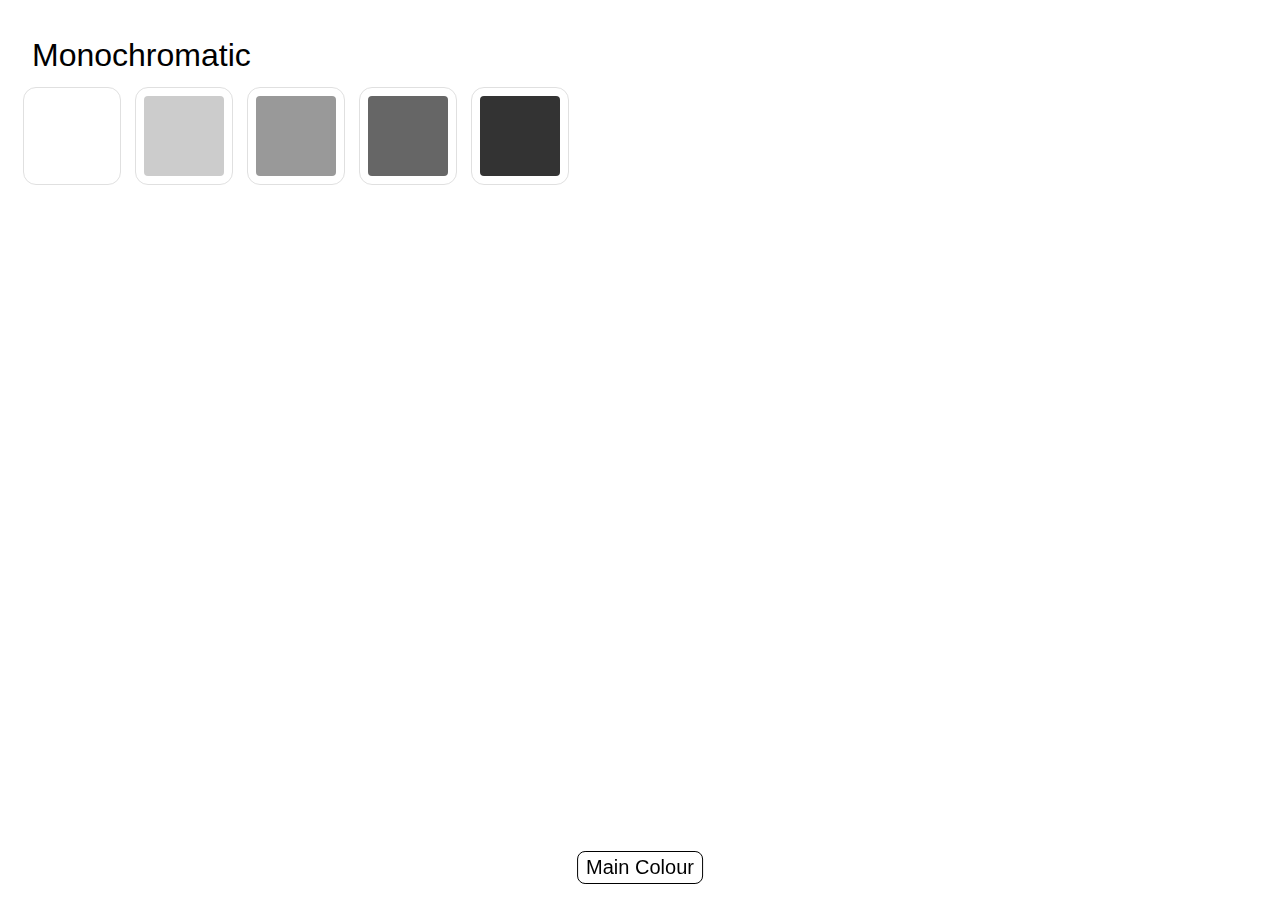
==== explore.html @ 1ccda4f9 "Work on colour palette generation, Setup generation, Add monochromatic scheme" ====
<!DOCTYPE html>
<html lang="en">
<head>
    <meta charset="UTF-8">
    <meta name="viewport" content="width=device-width, initial-scale=1.0">
    <title>Explore Palettes | Colours | A project by Shreyas Deo</title>
    <style>
        body {
            margin: 0;
            padding: 0;
            font-family: 'Gill Sans', 'Gill Sans MT', Calibri, 'Trebuchet MS', sans-serif;
        }

        .main-col {
            position: fixed;
            bottom: 1em;
            left: 50%;
            transform: translateX(-50%);
            padding: 0.25em 0.5em;
            border: 1px solid #000;
            border-radius: 0.5em;
            cursor: pointer;
        }

        .main-col h1 {
            font-size: 1.25em;
            font-weight: 100;
            margin: 0;
            padding: 0;
            position: relative;
        }

        #main-colour {
            position: absolute;
            top: 0;
            z-index: -1;
            visibility: hidden;
        }

        .schemes {
            display: flex;
            height: 100%;
            width: 100%;
            flex-direction: column;
            gap: 2em;
            align-items: flex-start;
            padding: 1em 2em;
            box-sizing: border-box;
        }

        .scheme-colours {
            display: flex;
            flex-direction: row;
            gap: 2em;
            flex-wrap: wrap;
        }

        .colour {
            width: 5em;
            height: 5em;
            border-radius: 0.25em;
            cursor: pointer;
            outline: 1px solid rgb(224, 224, 224);
            outline-offset: 0.5em;
        }

        .scheme h1 {
            font-weight: 100;
        }
    </style>
</head>
<body>
    <div class="schemes">
        <div class="scheme" id="Monochromatic">
            <h1>Monochromatic</h1>
            <div class="scheme-colours">
                <div class="colour monochrome-colour"></div>
                <div class="colour monochrome-colour"></div>
                <div class="colour monochrome-colour"></div>
                <div class="colour monochrome-colour"></div>
                <div class="colour monochrome-colour"></div>
            </div>
        </div>
    </div>
    <div class="main-col">
        <h1>Main Colour</h1>
        <input type="color" name="main-colour" id="main-colour" value="#000">
    </div>
    <script src="scheme.js"></script>
    <script>
        const mainCol = document.getElementById('main-colour');
        var starting_col = mainCol.value;
        console.log(starting_col);
        mainCol.addEventListener('change', () => {
            document.getElementsByClassName('main-col')[0].style.backgroundColor = mainCol.value;
            starting_col = mainCol.value;
            redrawPalettes();
        });
        document.getElementsByClassName('main-col')[0].addEventListener('click', () => {
            mainCol.click();
        });

        function redrawPalettes() {
            drawMonochrome();
        }

        function drawMonochrome() {
            var start_colour = hexToHSL(starting_col);
            var colours = Monochromatic(start_colour, 5);
            for (var i=0; i<5; i++) {
                document.getElementsByClassName('monochrome-colour')[i].style.backgroundColor = 'hsl(' + colours[i].h + ', ' + colours[i].s + '%, ' + colours[i].l + '%)';
            }
        }

        redrawPalettes();
    </script>
</body>
</html>
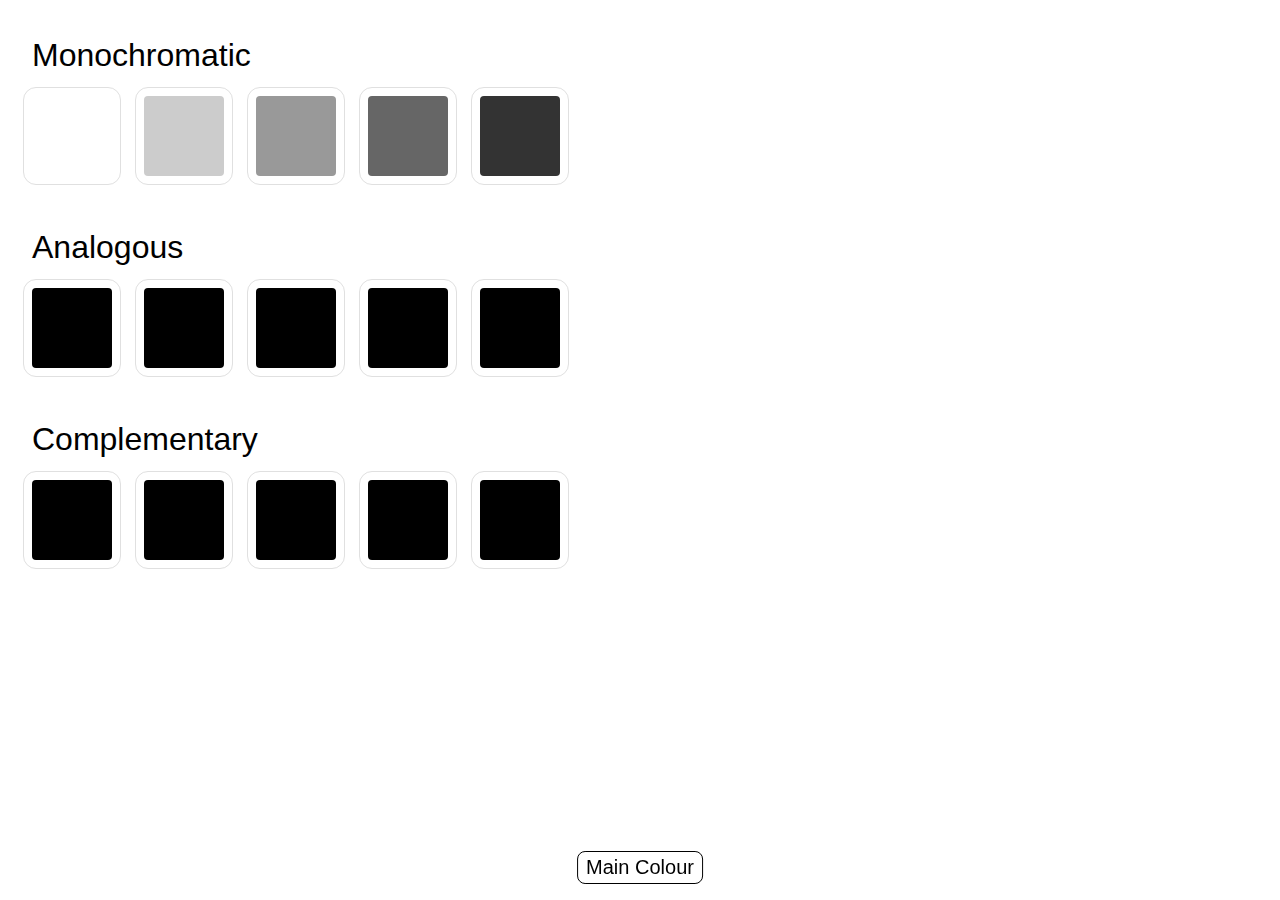
==== commit c5853409: "Work on colour scheme suggestions, Create analogous and complementary, Create clipboard copy system" ====
--- a/explore.html
+++ b/explore.html
@@ -62,6 +62,22 @@
             cursor: pointer;
             outline: 1px solid rgb(224, 224, 224);
             outline-offset: 0.5em;
+            text-align: center;
+            position: relative;
+        }
+
+        .colour h3 {
+            opacity: 0;
+            transition: opacity 0.25s;
+            background-color: white;
+            position: absolute;
+            left: 50%;
+            top: 15%;
+            transform: translateX(-50%);
+        }
+
+        .colour:hover > h3 {
+            opacity: 1;
         }
 
         .scheme h1 {
@@ -71,7 +87,7 @@
 </head>
 <body>
     <div class="schemes">
-        <div class="scheme" id="Monochromatic">
+        <div class="scheme">
             <h1>Monochromatic</h1>
             <div class="scheme-colours">
                 <div class="colour monochrome-colour"></div>
@@ -79,6 +95,27 @@
                 <div class="colour monochrome-colour"></div>
                 <div class="colour monochrome-colour"></div>
                 <div class="colour monochrome-colour"></div>
+            </div>
+        </div>
+        <div class="scheme">
+            <h1>Analogous</h1>
+            <div class="scheme-colours">
+                <div class="colour analogous-colour"></div>
+                <div class="colour analogous-colour"></div>
+                <div class="colour analogous-colour"></div>
+                <div class="colour analogous-colour"></div>
+                <div class="colour analogous-colour"></div>
+            </div>
+        </div>
+        
+        <div class="scheme">
+            <h1>Complementary</h1>
+            <div class="scheme-colours">
+                <div class="colour complementary-colour"></div>
+                <div class="colour complementary-colour"></div>
+                <div class="colour complementary-colour"></div>
+                <div class="colour complementary-colour"></div>
+                <div class="colour complementary-colour"></div>
             </div>
         </div>
     </div>
@@ -90,7 +127,6 @@
     <script>
         const mainCol = document.getElementById('main-colour');
         var starting_col = mainCol.value;
-        console.log(starting_col);
         mainCol.addEventListener('change', () => {
             document.getElementsByClassName('main-col')[0].style.backgroundColor = mainCol.value;
             starting_col = mainCol.value;
@@ -102,6 +138,8 @@
 
         function redrawPalettes() {
             drawMonochrome();
+            drawAnalogous();
+            drawComplementary();
         }
 
         function drawMonochrome() {
@@ -109,10 +147,35 @@
             var colours = Monochromatic(start_colour, 5);
             for (var i=0; i<5; i++) {
                 document.getElementsByClassName('monochrome-colour')[i].style.backgroundColor = 'hsl(' + colours[i].h + ', ' + colours[i].s + '%, ' + colours[i].l + '%)';
+                document.getElementsByClassName('monochrome-colour')[i].innerHTML = '<h3>' + HSLToHex(colours[i]) + '</h3';
+            }
+        }
+
+        function drawAnalogous() {
+            var start_colour = hexToHSL(starting_col);
+            var colours = Analogous(start_colour, 5);
+            for (var i=0; i<5; i++) {
+                document.getElementsByClassName('analogous-colour')[i].style.backgroundColor = 'hsl(' + colours[i].h + ', ' + colours[i].s + '%, ' + colours[i].l + '%)';
+                document.getElementsByClassName('analogous-colour')[i].innerHTML = '<h3>' + HSLToHex(colours[i]) + '</h3';
+            }
+        }
+
+        function drawComplementary() {
+            var start_colour = hexToHSL(starting_col);
+            var colours = Complementary(start_colour, 5);
+            for (var i=0; i<5; i++) {
+                document.getElementsByClassName('complementary-colour')[i].style.backgroundColor = 'hsl(' + colours[i].h + ', ' + colours[i].s + '%, ' + colours[i].l + '%)';
+                document.getElementsByClassName('complementary-colour')[i].innerHTML = '<h3>' + HSLToHex(colours[i]) + '</h3';
             }
         }
 
         redrawPalettes();
+
+        Array.from(document.getElementsByClassName('colour')).forEach(colour => {
+            colour.addEventListener('click', () => {
+                navigator.clipboard.writeText(colour.value);
+            });
+        });
     </script>
 </body>
 </html>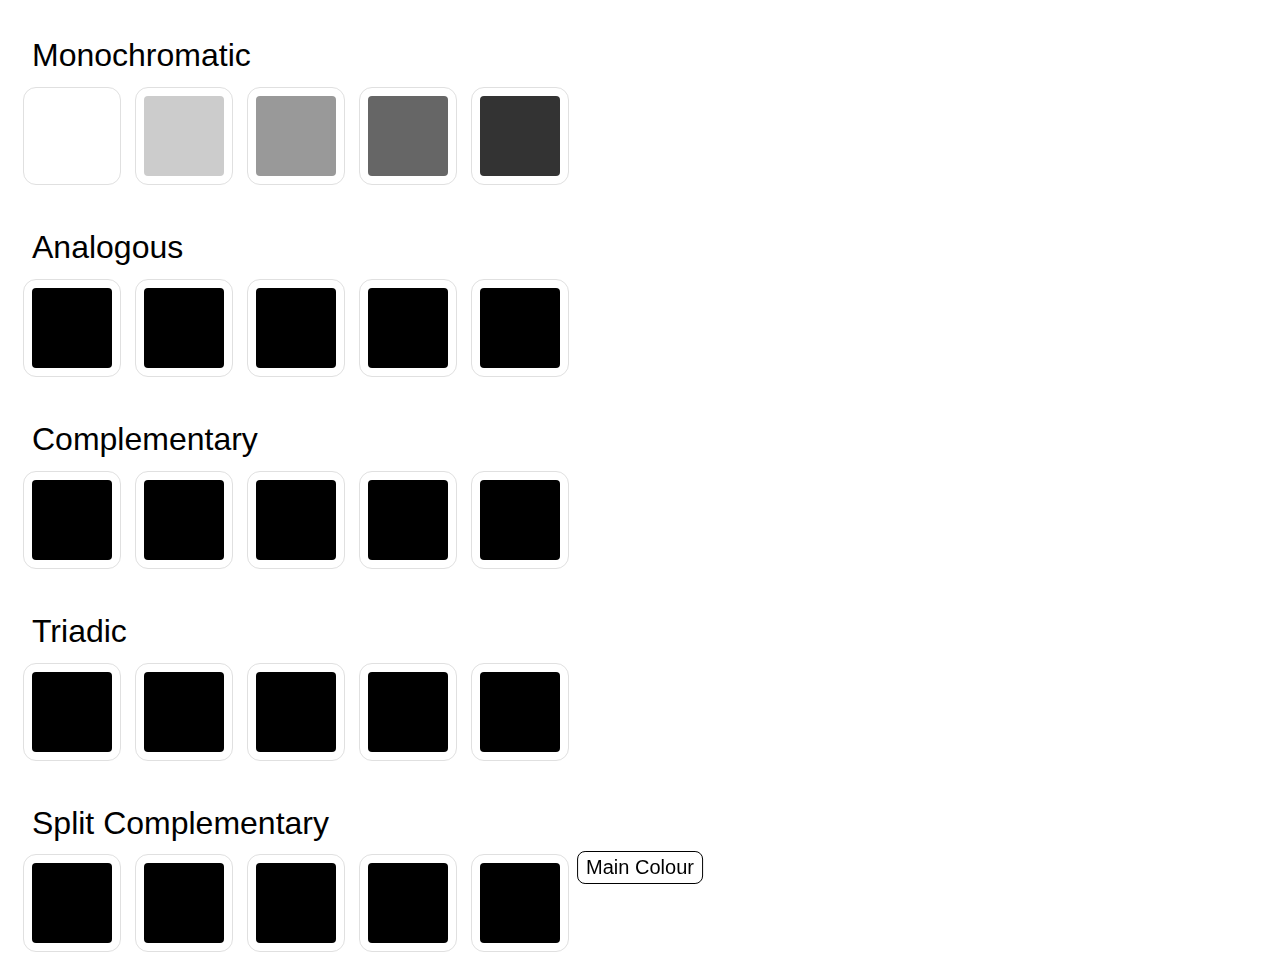
==== commit a73fb139: "Debug complementary colours, Finish Triadic scheme, Work on Split Complementary scheme" ====
--- a/explore.html
+++ b/explore.html
@@ -107,7 +107,6 @@
                 <div class="colour analogous-colour"></div>
             </div>
         </div>
-        
         <div class="scheme">
             <h1>Complementary</h1>
             <div class="scheme-colours">
@@ -116,6 +115,26 @@
                 <div class="colour complementary-colour"></div>
                 <div class="colour complementary-colour"></div>
                 <div class="colour complementary-colour"></div>
+            </div>
+        </div>
+        <div class="scheme">
+            <h1>Triadic</h1>
+            <div class="scheme-colours">
+                <div class="colour triadic-colour"></div>
+                <div class="colour triadic-colour"></div>
+                <div class="colour triadic-colour"></div>
+                <div class="colour triadic-colour"></div>
+                <div class="colour triadic-colour"></div>
+            </div>
+        </div>
+        <div class="scheme">
+            <h1>Split Complementary</h1>
+            <div class="scheme-colours">
+                <div class="colour split-com-colour"></div>
+                <div class="colour split-com-colour"></div>
+                <div class="colour split-com-colour"></div>
+                <div class="colour split-com-colour"></div>
+                <div class="colour split-com-colour"></div>
             </div>
         </div>
     </div>
@@ -128,7 +147,6 @@
         const mainCol = document.getElementById('main-colour');
         var starting_col = mainCol.value;
         mainCol.addEventListener('change', () => {
-            document.getElementsByClassName('main-col')[0].style.backgroundColor = mainCol.value;
             starting_col = mainCol.value;
             redrawPalettes();
         });
@@ -140,6 +158,8 @@
             drawMonochrome();
             drawAnalogous();
             drawComplementary();
+            drawTriadic();
+            drawSplitComplementary();
         }
 
         function drawMonochrome() {
@@ -169,11 +189,30 @@
             }
         }
 
+        function drawTriadic() {
+            var start_colour = hexToHSL(starting_col);
+            var colours = Triadic(start_colour, 5);
+            for (var i=0; i<5; i++) {
+                document.getElementsByClassName('triadic-colour')[i].style.backgroundColor = 'hsl(' + colours[i].h + ', ' + colours[i].s + '%, ' + colours[i].l + '%)';
+                document.getElementsByClassName('triadic-colour')[i].innerHTML = '<h3>' + HSLToHex(colours[i]) + '</h3';
+            }
+        }
+
+        function drawSplitComplementary() {
+            var start_colour = hexToHSL(starting_col);
+            var colours = SplitComplementary(start_colour, 5);
+            for (var i=0; i<5; i++) {
+                document.getElementsByClassName('split-com-colour')[i].style.backgroundColor = 'hsl(' + colours[i].h + ', ' + colours[i].s + '%, ' + colours[i].l + '%)';
+                document.getElementsByClassName('split-com-colour')[i].innerHTML = '<h3>' + HSLToHex(colours[i]) + '</h3';
+            }
+        }
+
         redrawPalettes();
 
         Array.from(document.getElementsByClassName('colour')).forEach(colour => {
             colour.addEventListener('click', () => {
-                navigator.clipboard.writeText(colour.value);
+                var hex = colour.querySelector('h3').innerText;
+                navigator.clipboard.writeText(hex);
             });
         });
     </script>
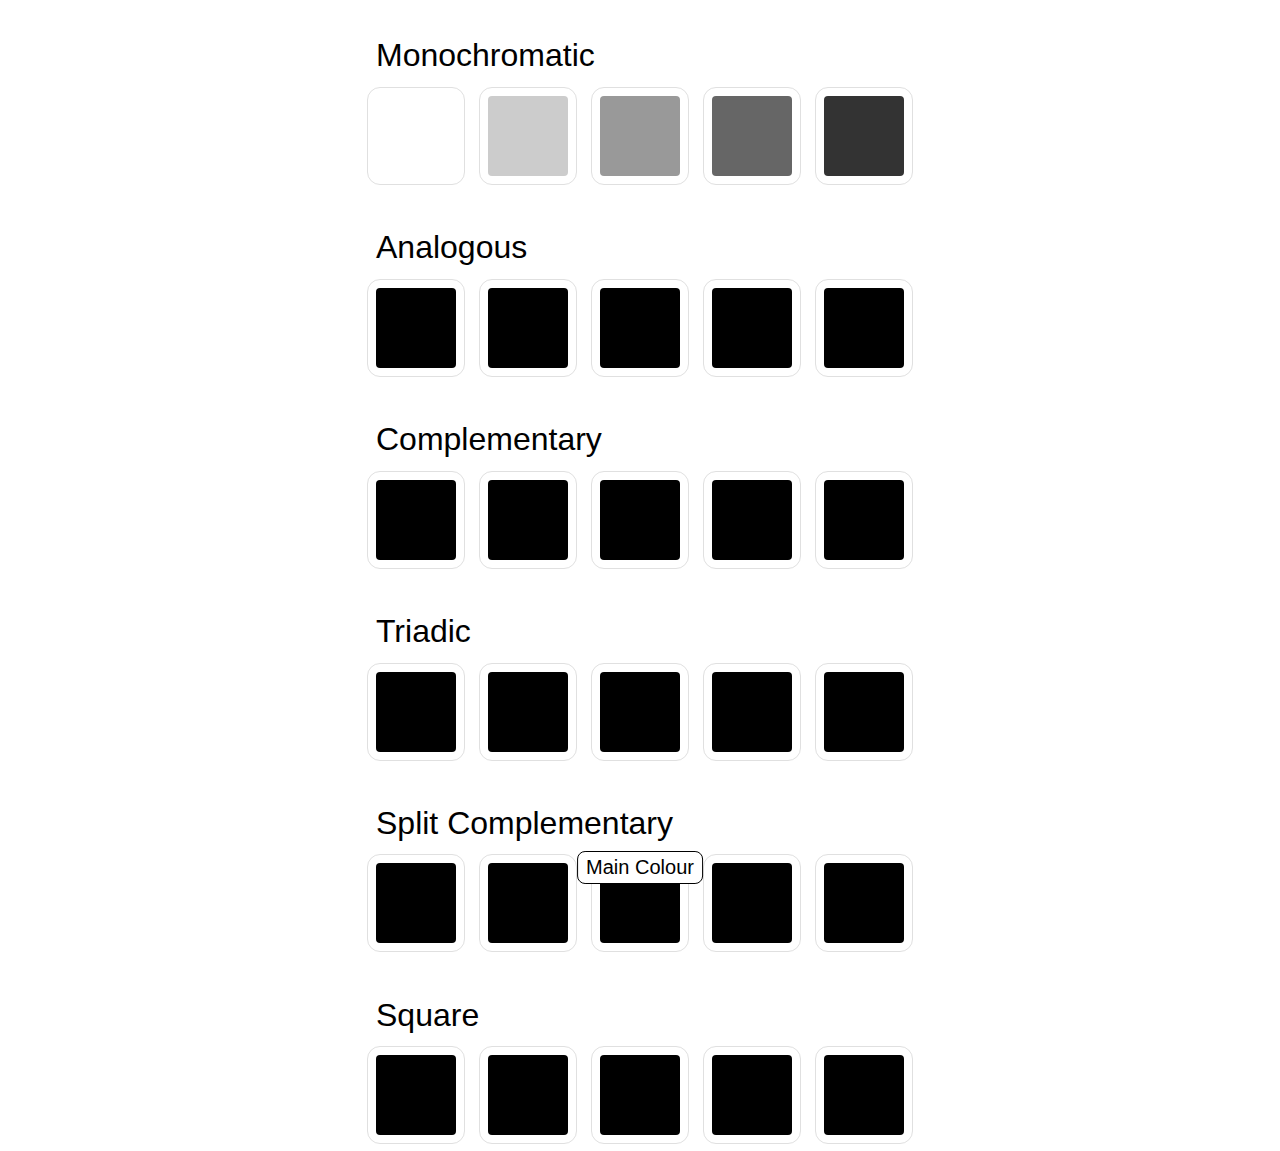
==== commit d8615139: "Work on generator function, Create square scheme, Fix bugs" ====
--- a/explore.html
+++ b/explore.html
@@ -20,6 +20,7 @@
             border: 1px solid #000;
             border-radius: 0.5em;
             cursor: pointer;
+            background-color: white;
         }
 
         .main-col h1 {
@@ -43,7 +44,7 @@
             width: 100%;
             flex-direction: column;
             gap: 2em;
-            align-items: flex-start;
+            align-items: center;
             padding: 1em 2em;
             box-sizing: border-box;
         }
@@ -135,6 +136,16 @@
                 <div class="colour split-com-colour"></div>
                 <div class="colour split-com-colour"></div>
                 <div class="colour split-com-colour"></div>
+            </div>
+        </div>
+        <div class="scheme">
+            <h1>Square</h1>
+            <div class="scheme-colours">
+                <div class="colour square-colour"></div>
+                <div class="colour square-colour"></div>
+                <div class="colour square-colour"></div>
+                <div class="colour square-colour"></div>
+                <div class="colour square-colour"></div>
             </div>
         </div>
     </div>
@@ -160,6 +171,7 @@
             drawComplementary();
             drawTriadic();
             drawSplitComplementary();
+            drawSquare();
         }
 
         function drawMonochrome() {
@@ -204,6 +216,15 @@
             for (var i=0; i<5; i++) {
                 document.getElementsByClassName('split-com-colour')[i].style.backgroundColor = 'hsl(' + colours[i].h + ', ' + colours[i].s + '%, ' + colours[i].l + '%)';
                 document.getElementsByClassName('split-com-colour')[i].innerHTML = '<h3>' + HSLToHex(colours[i]) + '</h3';
+            }
+        }
+
+        function drawSquare() {
+            var start_colour = hexToHSL(starting_col);
+            var colours = Square(start_colour, 5);
+            for (var i=0; i<5; i++) {
+                document.getElementsByClassName('square-colour')[i].style.backgroundColor = 'hsl(' + colours[i].h + ', ' + colours[i].s + '%, ' + colours[i].l + '%)';
+                document.getElementsByClassName('square-colour')[i].innerHTML = '<h3>' + HSLToHex(colours[i]) + '</h3';
             }
         }
 
